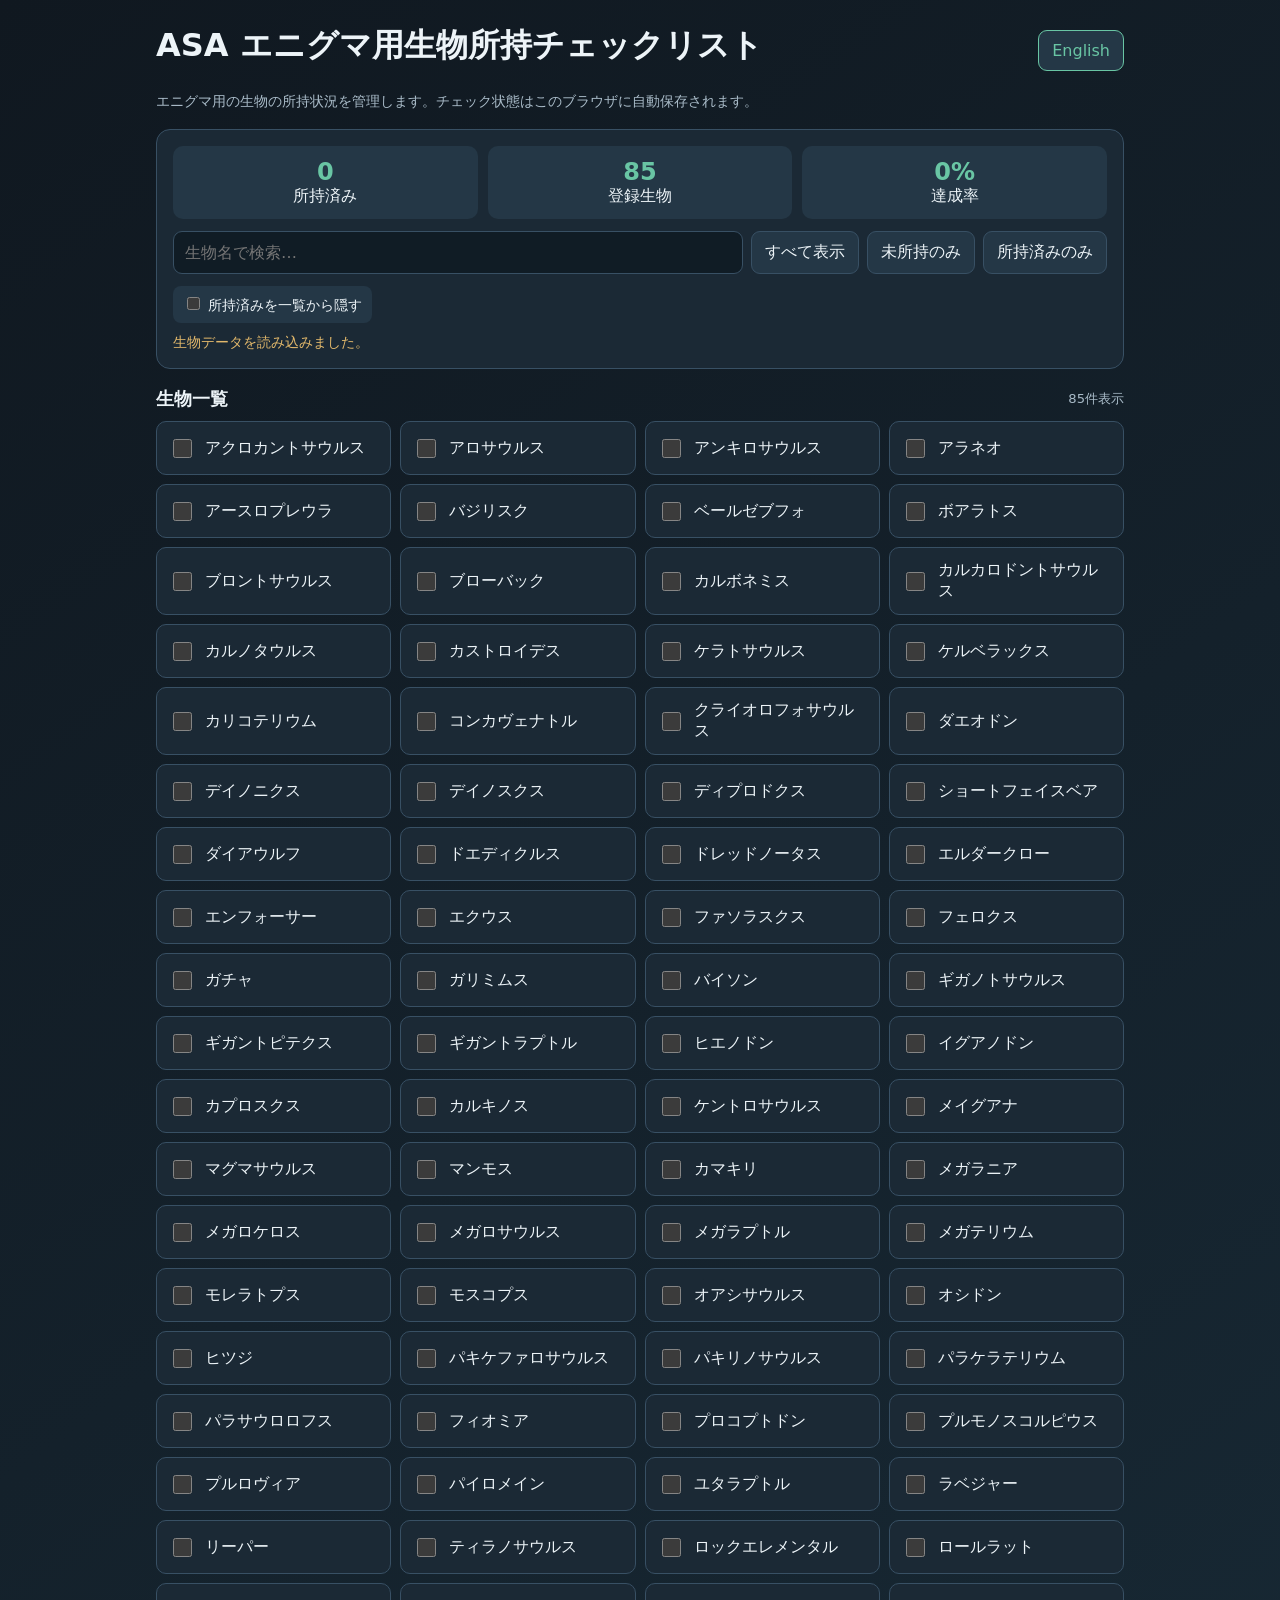
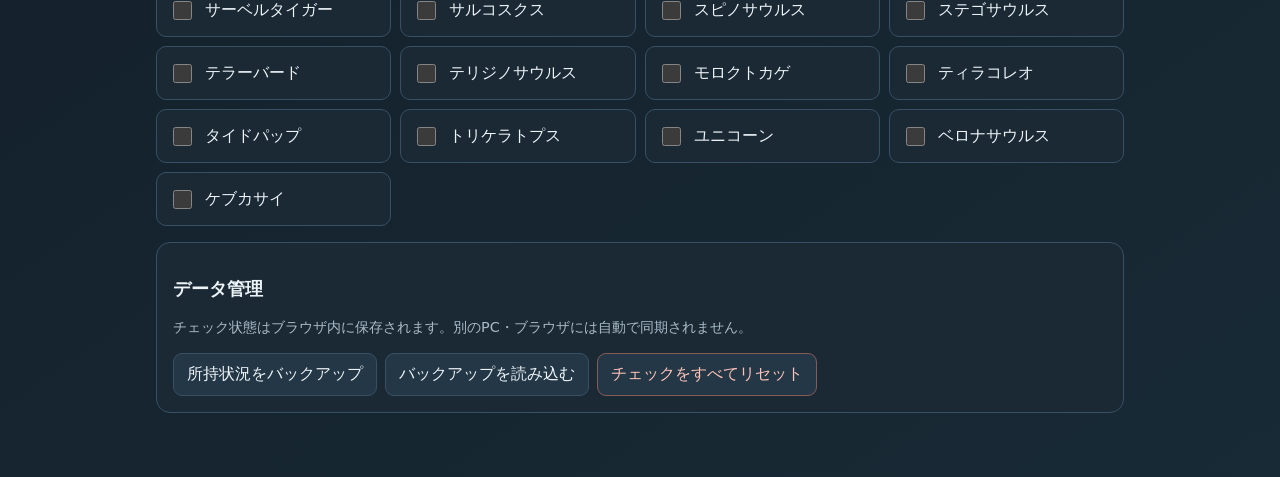
==== enigma_checker/index.html @ daf6d9aa "Add files via upload" ====
<!doctype html>
<html lang="ja"><head><meta charset="utf-8"><meta name="viewport" content="width=device-width, initial-scale=1"><title>ASA 生物所持チェックリスト</title>
<style>
:root{color-scheme:dark;--bg:#101820;--panel:#1b2935;--panel2:#243746;--line:#385064;--text:#edf4f8;--muted:#a9bbc8;--accent:#69c5a4;--accent2:#e2b86b}*{box-sizing:border-box}body{margin:0;background:linear-gradient(145deg,#101820,#182a36);color:var(--text);font-family:system-ui,-apple-system,"Segoe UI",sans-serif}main{max-width:1000px;margin:auto;padding:24px 16px 48px}h1{font-size:clamp(1.35rem,4vw,2rem);margin:0 0 8px}.sub,.note{color:var(--muted);font-size:.9rem;line-height:1.6}.panel{background:var(--panel);border:1px solid var(--line);border-radius:14px;padding:16px;margin:16px 0}.topbar{display:flex;justify-content:space-between;align-items:center;gap:12px}.stats{display:grid;grid-template-columns:repeat(3,1fr);gap:10px}.stat{background:var(--panel2);border-radius:10px;padding:12px;text-align:center}.stat strong{display:block;font-size:1.5rem;color:var(--accent)}.controls{display:flex;flex-wrap:wrap;gap:8px;margin-top:12px}input[type=search]{flex:1;min-width:190px;background:#101c25;color:var(--text);border:1px solid var(--line);border-radius:9px;padding:11px;font:inherit}button{border:1px solid var(--line);background:var(--panel2);color:var(--text);border-radius:9px;padding:10px 13px;font:inherit;cursor:pointer}button:hover{border-color:var(--accent)}button.danger{border-color:#875b55;color:#ffc4b8}.lang{white-space:nowrap;border-color:var(--accent);color:var(--accent)}.filters{display:flex;gap:8px;flex-wrap:wrap;margin-top:12px}.filters label{background:var(--panel2);padding:8px 10px;border-radius:8px;font-size:.9rem}.list{display:grid;grid-template-columns:repeat(auto-fill,minmax(230px,1fr));gap:9px}.creature{display:flex;align-items:center;gap:10px;background:var(--panel);border:1px solid var(--line);border-radius:10px;padding:12px;min-height:54px}.creature input{width:19px;height:19px;accent-color:var(--accent);flex:none}.creature span{flex:1}.creature.checked{border-color:#45866f;background:#1b342f}.creature.checked span{text-decoration:line-through;color:#a6c7ba}.section-head{display:flex;justify-content:space-between;align-items:center;gap:12px;margin:18px 0 10px}.section-head h2{font-size:1.1rem;margin:0}.small{font-size:.82rem;color:var(--muted)}#status{margin-top:10px;color:var(--accent2);font-size:.88rem;min-height:1.3em}@media(max-width:520px){main{padding:18px 11px}.stats{gap:6px}.stat{padding:9px 5px}.stat strong{font-size:1.25rem}}
</style></head><body><main>
<div class="topbar"><h1 id="title">ASA エニグマ用生物所持チェックリスト</h1><button id="language" class="lang">English</button></div>
<p class="sub" id="subtitle">テイム可能・騎乗可能・飛行しない地上生物の所持状況を管理します。チェック状態はこのブラウザに自動保存されます。</p>
<section class="panel"><div class="stats"><div class="stat"><strong id="owned">0</strong><span id="ownedLabel">所持済み</span></div><div class="stat"><strong id="total">?</strong><span id="totalLabel">登録生物</span></div><div class="stat"><strong id="percent">0%</strong><span id="percentLabel">達成率</span></div></div>
<div class="controls"><input id="search" type="search" placeholder="生物名で検索…" aria-label="生物名で検索"><button id="all">すべて表示</button><button id="missing">未所持のみ</button><button id="done">所持済みのみ</button></div>
<div class="filters"><label><input type="checkbox" id="hideDone"> <span id="hideLabel">所持済みを一覧から隠す</span></label></div><div id="status" role="status"></div></section>
<div class="section-head"><h2 id="listTitle">生物一覧</h2><span class="small" id="shown"></span></div><div id="list" class="list">生物データを読み込み中…</div>
<section class="panel"><div class="section-head"><h2 id="manageTitle">データ管理</h2></div><p class="note" id="manageNote">チェック状態はブラウザ内に保存されます。別のPC・ブラウザには自動で同期されません。</p>
<div class="controls"><button id="export">所持状況をバックアップ</button><button id="import">バックアップを読み込む</button><button id="reset" class="danger">チェックをすべてリセット</button><input id="file" type="file" accept="application/json" hidden></div></section>
</main>

<script>
(()=>{
 const STORAGE_KEY="asa_ground_rideable_owned_v1", LANG_KEY="asa_tracker_language_v1";let creatures=[],owned=new Set(),mode="all",lang=localStorage.getItem(LANG_KEY)||"ja";
 const $=id=>document.getElementById(id),list=$("list");
 const words={ja:{title:"ASA エニグマ用生物所持チェックリスト",subtitle:"エニグマ用の生物の所持状況を管理します。チェック状態はこのブラウザに自動保存されます。",owned:"所持済み",total:"登録生物",percent:"達成率",search:"生物名で検索…",all:"すべて表示",missing:"未所持のみ",done:"所持済みのみ",hide:"所持済みを一覧から隠す",list:"生物一覧",manage:"データ管理",note:"チェック状態はブラウザ内に保存されます。別のPC・ブラウザには自動で同期されません。",export:"所持状況をバックアップ",import:"バックアップを読み込む",reset:"チェックをすべてリセット",foot:"※一覧は公式ゲーム内の出現・追加コンテンツの更新で変わる場合があります。特殊な滑空・浮遊能力を持つ生物など、分類が曖昧なものは除外または要確認としています。",loading:"生物データを読み込み中…",loadok:"生物データを読み込みました。",loaderr:"creatures.json を読み込めませんでした。HTMLとJSONを同じフォルダに置き、ローカルサーバー経由で開いてください。",empty:"該当する生物がありません。",shown:n=>`${n}件表示`,ownedAria:n=>`${n}を所持済みにする`,resetConfirm:"すべての所持チェックを解除します。よろしいですか？",resetDone:"チェックをリセットしました。",exportDone:"バックアップファイルを保存しました。",importDone:"バックアップを読み込みました。",importErr:"読み込みに失敗しました: ",formatErr:"形式が違います",statusErr:"読み込みエラー: "},en:{title:"ASA Enigma Biological Possession Checklist",subtitle:"This manages the possession status of creatures for Enigma. The check status is automatically saved in this browser.",owned:"Owned",total:"Total creatures",percent:"Completion",search:"Search creatures…",all:"Show all",missing:"Not owned",done:"Owned only",hide:"Hide owned creatures",list:"Creature List",manage:"Data Management",note:"Your checkmarks are saved in this browser and do not sync to other devices or browsers.",export:"Export backup",import:"Import backup",reset:"Reset all checks",foot:"Note: The list may change with official updates and added content. Creatures with ambiguous classifications or special gliding/levitation abilities may be excluded or require verification.",loading:"Loading creature data…",loadok:"Creature data loaded.",loaderr:"Could not load creatures.json. Keep the HTML and JSON in the same folder and open via a local web server.",empty:"No matching creatures.",shown:n=>`${n} shown`,ownedAria:n=>`Mark ${n} as owned`,resetConfirm:"Clear all ownership checks?",resetDone:"All checks have been reset.",exportDone:"Backup file saved.",importDone:"Backup imported.",importErr:"Import failed: ",formatErr:"Invalid file format",statusErr:"Loading error: "}};
 const t=()=>words[lang];
 function applyLanguage(){const w=t();document.documentElement.lang=lang;for(const [id,key] of Object.entries({title:"title",subtitle:"subtitle",ownedLabel:"owned",totalLabel:"total",percentLabel:"percent",all:"all",missing:"missing",done:"done",hideLabel:"hide",listTitle:"list",manageTitle:"manage",manageNote:"note",export:"export",import:"import",reset:"reset",})){ $(id).textContent=w[key];}$("search").placeholder=w.search;$("search").setAttribute("aria-label",w.search);$("language").textContent=lang==="ja"?"English":"日本語";$("list").textContent=creatures.length?"":"";render();}
 function loadSaved(){try{const parsed=JSON.parse(localStorage.getItem(STORAGE_KEY)||"[]");owned=new Set(Array.isArray(parsed)?parsed:[])}catch{owned=new Set()}}
 function save(){localStorage.setItem(STORAGE_KEY,JSON.stringify([...owned]))}
 function updateStats(){const count=creatures.filter(c=>owned.has(c.id)).length;$("owned").textContent=count;$("total").textContent=creatures.length;$("percent").textContent=creatures.length?Math.round(count/creatures.length*100)+"%":"0%"}
 function render(){const q=$("search").value.trim().toLocaleLowerCase();const hide=$("hideDone").checked;const filtered=creatures.filter(c=>{const en=c.name.toLocaleLowerCase(),ja=(c.name_ja||c.name).toLocaleLowerCase();const match=!q||en.includes(q)||ja.includes(q);const status=mode==="all"||(mode==="missing"&&!owned.has(c.id))||(mode==="done"&&owned.has(c.id));return match&&status&&!(hide&&owned.has(c.id))});list.replaceChildren();if(!filtered.length){list.textContent=t().empty;$("shown").textContent=t().shown(0);return}const frag=document.createDocumentFragment();filtered.forEach(c=>{const label=document.createElement("label");label.className="creature"+(owned.has(c.id)?" checked":"");const cb=document.createElement("input");cb.type="checkbox";cb.checked=owned.has(c.id);const displayName=lang==="ja"?(c.name_ja||c.name):c.name;cb.setAttribute("aria-label",t().ownedAria(displayName));cb.addEventListener("change",()=>{if(cb.checked)owned.add(c.id);else owned.delete(c.id);save();render();updateStats()});const name=document.createElement("span");name.textContent=displayName;label.append(cb,name);frag.append(label)});list.append(frag);$("shown").textContent=t().shown(filtered.length)}
 function setMode(next){mode=next;render()}
 $("language").addEventListener("click",()=>{lang=lang==="ja"?"en":"ja";localStorage.setItem(LANG_KEY,lang);applyLanguage()});$("search").addEventListener("input",render);$("hideDone").addEventListener("change",render);$("all").addEventListener("click",()=>setMode("all"));$("missing").addEventListener("click",()=>setMode("missing"));$("done").addEventListener("click",()=>setMode("done"));
 $("reset").addEventListener("click",()=>{if(confirm(t().resetConfirm)){owned.clear();save();render();updateStats();$("status").textContent=t().resetDone}});
 $("export").addEventListener("click",()=>{const blob=new Blob([JSON.stringify({version:1,exportedAt:new Date().toISOString(),owned:[...owned]},null,2)],{type:"application/json"});const a=document.createElement("a");a.href=URL.createObjectURL(blob);a.download="asa-owned-backup.json";a.click();URL.revokeObjectURL(a.href);$("status").textContent=t().exportDone});
 $("import").addEventListener("click",()=>$("file").click());$("file").addEventListener("change",async e=>{const f=e.target.files[0];if(!f)return;try{const obj=JSON.parse(await f.text()),ids=Array.isArray(obj)?obj:obj.owned;if(!Array.isArray(ids))throw new Error(t().formatErr);const valid=new Set(creatures.map(c=>c.id));owned=new Set(ids.filter(id=>valid.has(id)));save();render();updateStats();$("status").textContent=t().importDone}catch(err){alert(t().importErr+err.message)}e.target.value=""});
 async function init(){loadSaved();applyLanguage();try{const response=await fetch("./creatures.json");if(!response.ok)throw new Error("HTTP "+response.status);const data=await response.json();if(!Array.isArray(data.creatures))throw new Error("creatures array missing");creatures=data.creatures;updateStats();render();$("status").textContent=t().loadok}catch(err){list.textContent=t().loaderr;$("status").textContent=t().statusErr+err.message}}
 init();
})();
</script></body></html>
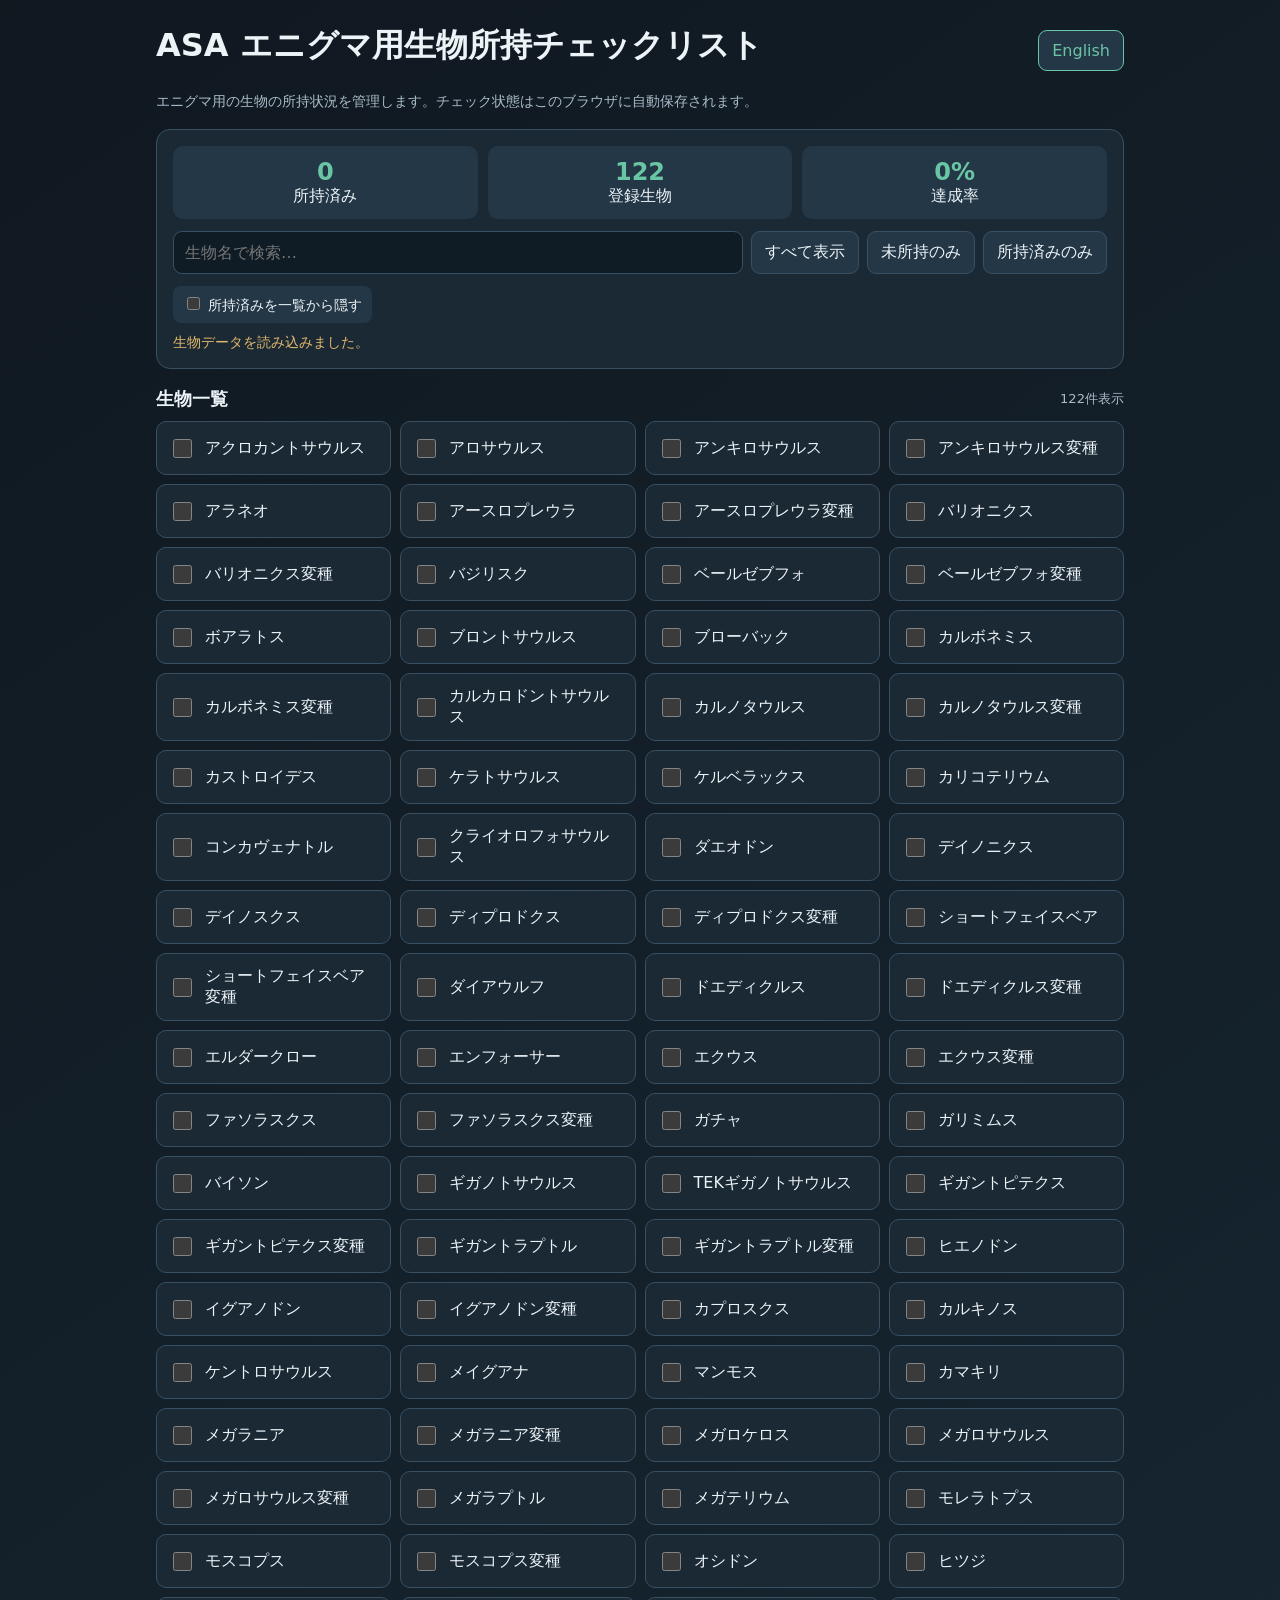
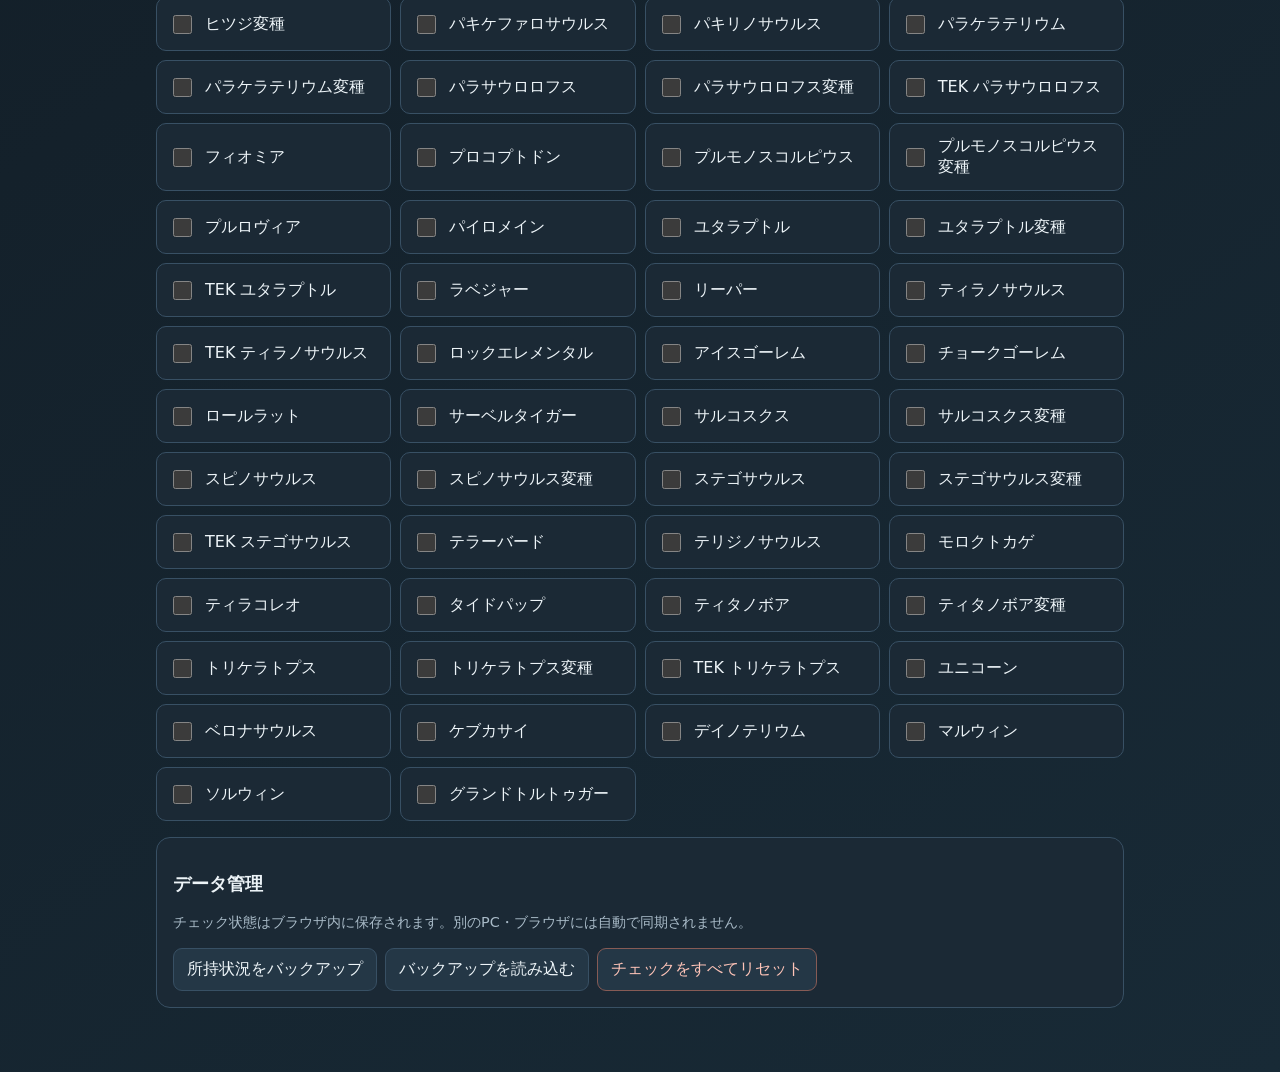
==== commit 9a685710: "Add files via upload" ====
--- a/enigma_checker/index.html
+++ b/enigma_checker/index.html
@@ -32,4 +32,11 @@
  async function init(){loadSaved();applyLanguage();try{const response=await fetch("./creatures.json");if(!response.ok)throw new Error("HTTP "+response.status);const data=await response.json();if(!Array.isArray(data.creatures))throw new Error("creatures array missing");creatures=data.creatures;updateStats();render();$("status").textContent=t().loadok}catch(err){list.textContent=t().loaderr;$("status").textContent=t().statusErr+err.message}}
  init();
 })();
-</script></body></html>+</script>
+
+<!-- admax -->
+<script src="https://adm.shinobi.jp/o/46bdd60fead631d8b98f45faf3e9c341"></script>
+<!-- admax -->
+
+</body>
+</html>
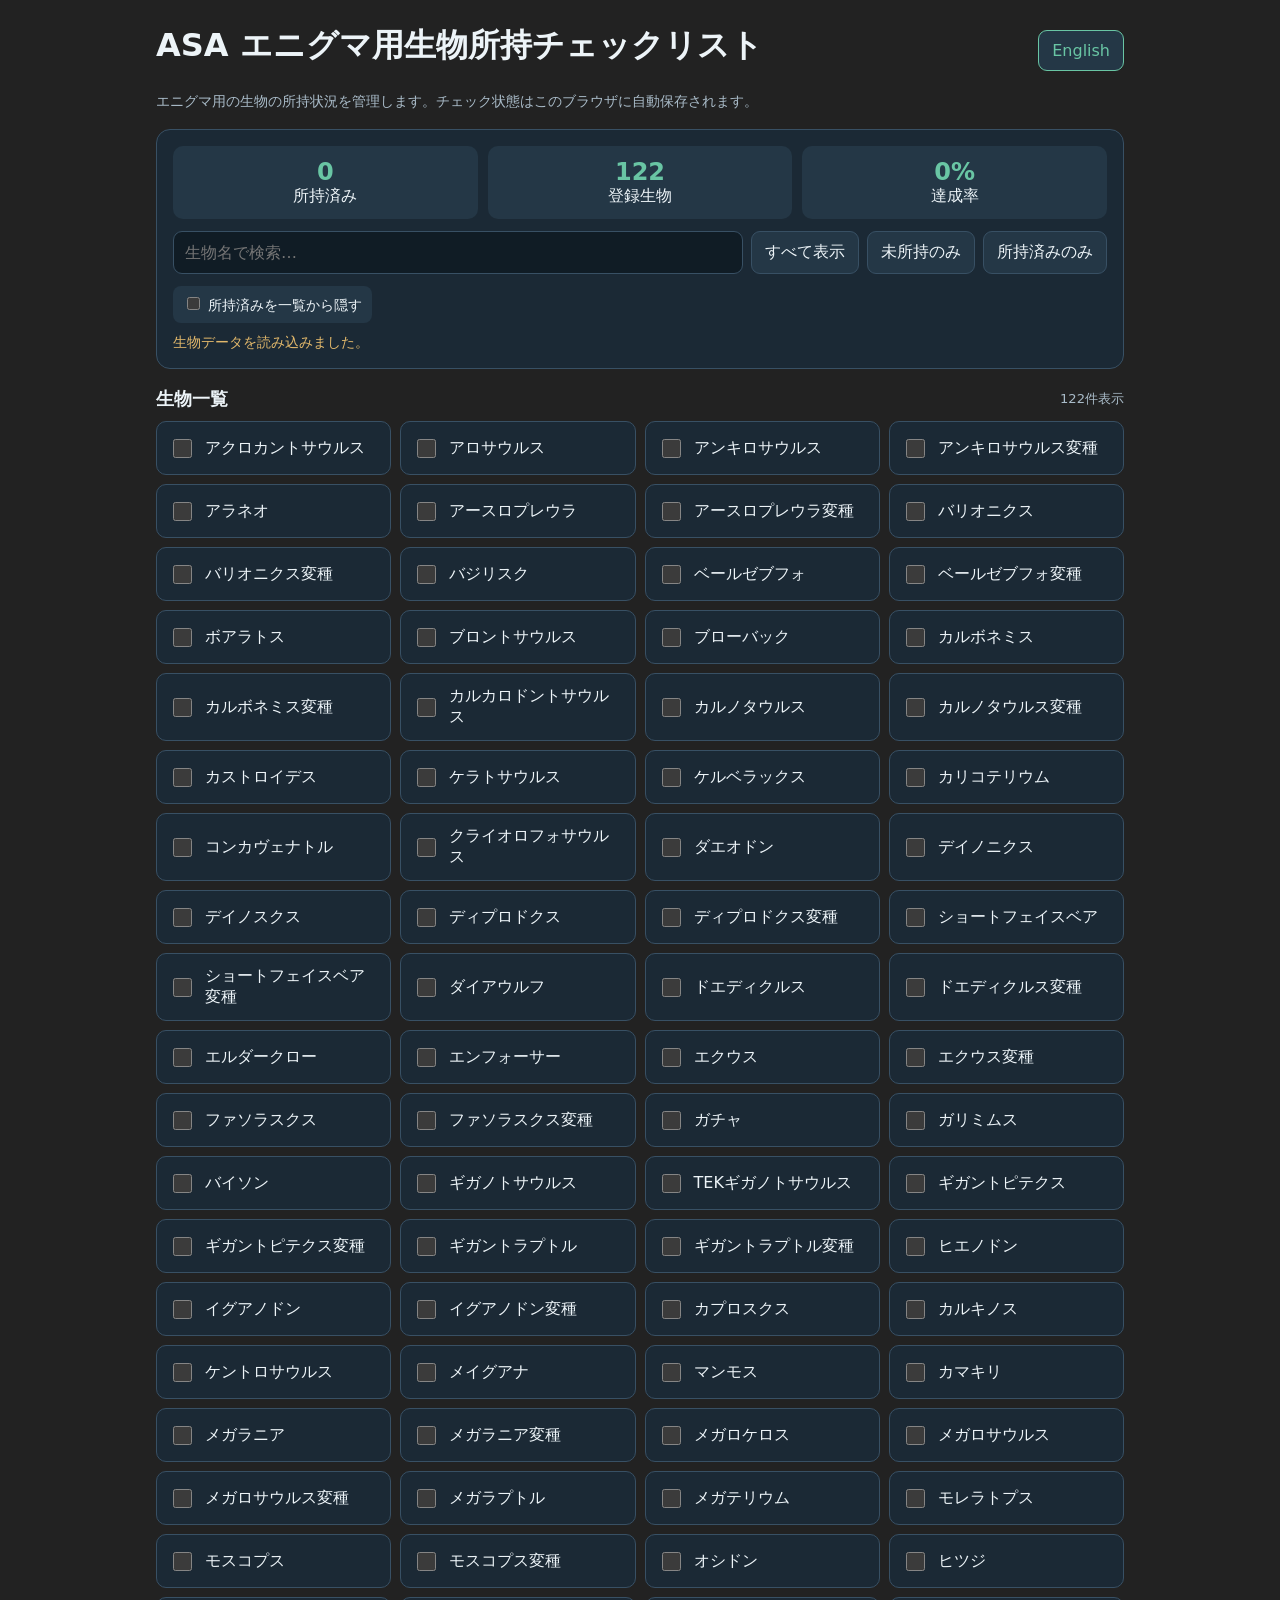
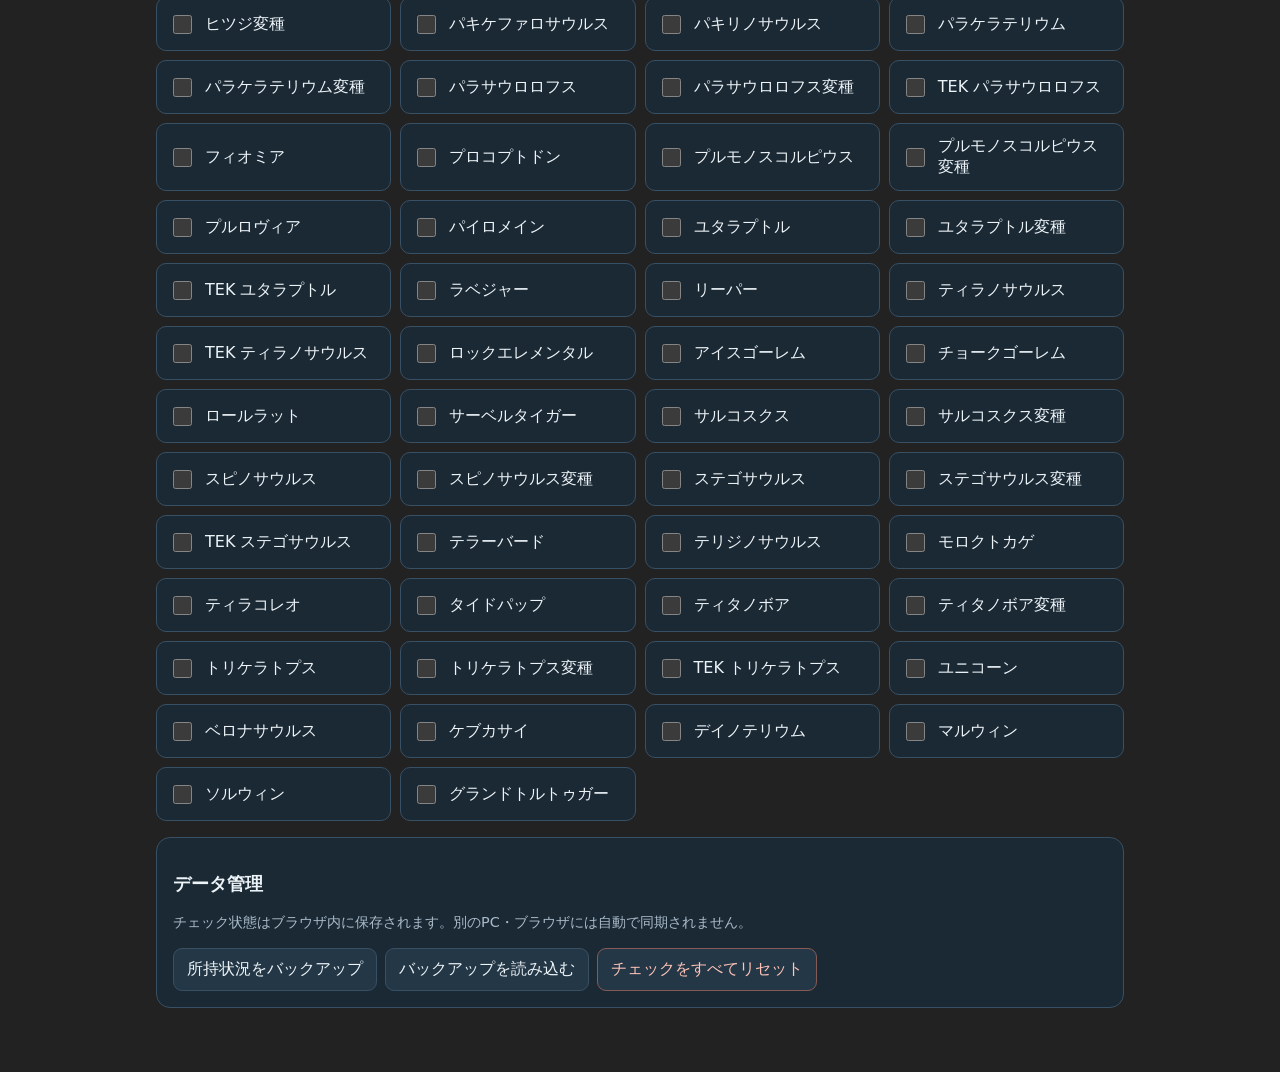
==== commit 0497a0ec: "Add files via upload" ====
--- a/enigma_checker/index.html
+++ b/enigma_checker/index.html
@@ -1,7 +1,7 @@
 <!doctype html>
 <html lang="ja"><head><meta charset="utf-8"><meta name="viewport" content="width=device-width, initial-scale=1"><title>ASA 生物所持チェックリスト</title>
 <style>
-:root{color-scheme:dark;--bg:#101820;--panel:#1b2935;--panel2:#243746;--line:#385064;--text:#edf4f8;--muted:#a9bbc8;--accent:#69c5a4;--accent2:#e2b86b}*{box-sizing:border-box}body{margin:0;background:linear-gradient(145deg,#101820,#182a36);color:var(--text);font-family:system-ui,-apple-system,"Segoe UI",sans-serif}main{max-width:1000px;margin:auto;padding:24px 16px 48px}h1{font-size:clamp(1.35rem,4vw,2rem);margin:0 0 8px}.sub,.note{color:var(--muted);font-size:.9rem;line-height:1.6}.panel{background:var(--panel);border:1px solid var(--line);border-radius:14px;padding:16px;margin:16px 0}.topbar{display:flex;justify-content:space-between;align-items:center;gap:12px}.stats{display:grid;grid-template-columns:repeat(3,1fr);gap:10px}.stat{background:var(--panel2);border-radius:10px;padding:12px;text-align:center}.stat strong{display:block;font-size:1.5rem;color:var(--accent)}.controls{display:flex;flex-wrap:wrap;gap:8px;margin-top:12px}input[type=search]{flex:1;min-width:190px;background:#101c25;color:var(--text);border:1px solid var(--line);border-radius:9px;padding:11px;font:inherit}button{border:1px solid var(--line);background:var(--panel2);color:var(--text);border-radius:9px;padding:10px 13px;font:inherit;cursor:pointer}button:hover{border-color:var(--accent)}button.danger{border-color:#875b55;color:#ffc4b8}.lang{white-space:nowrap;border-color:var(--accent);color:var(--accent)}.filters{display:flex;gap:8px;flex-wrap:wrap;margin-top:12px}.filters label{background:var(--panel2);padding:8px 10px;border-radius:8px;font-size:.9rem}.list{display:grid;grid-template-columns:repeat(auto-fill,minmax(230px,1fr));gap:9px}.creature{display:flex;align-items:center;gap:10px;background:var(--panel);border:1px solid var(--line);border-radius:10px;padding:12px;min-height:54px}.creature input{width:19px;height:19px;accent-color:var(--accent);flex:none}.creature span{flex:1}.creature.checked{border-color:#45866f;background:#1b342f}.creature.checked span{text-decoration:line-through;color:#a6c7ba}.section-head{display:flex;justify-content:space-between;align-items:center;gap:12px;margin:18px 0 10px}.section-head h2{font-size:1.1rem;margin:0}.small{font-size:.82rem;color:var(--muted)}#status{margin-top:10px;color:var(--accent2);font-size:.88rem;min-height:1.3em}@media(max-width:520px){main{padding:18px 11px}.stats{gap:6px}.stat{padding:9px 5px}.stat strong{font-size:1.25rem}}
+:root{color-scheme:dark;--bg:#101820;--panel:#1b2935;--panel2:#243746;--line:#385064;--text:#edf4f8;--muted:#a9bbc8;--accent:#69c5a4;--accent2:#e2b86b}*{box-sizing:border-box}body{margin:0;background-color:#222;color:var(--text);font-family:system-ui,-apple-system,"Segoe UI",sans-serif}main{max-width:1000px;margin:auto;padding:24px 16px 48px}h1{font-size:clamp(1.35rem,4vw,2rem);margin:0 0 8px}.sub,.note{color:var(--muted);font-size:.9rem;line-height:1.6}.panel{background:var(--panel);border:1px solid var(--line);border-radius:14px;padding:16px;margin:16px 0}.topbar{display:flex;justify-content:space-between;align-items:center;gap:12px}.stats{display:grid;grid-template-columns:repeat(3,1fr);gap:10px}.stat{background:var(--panel2);border-radius:10px;padding:12px;text-align:center}.stat strong{display:block;font-size:1.5rem;color:var(--accent)}.controls{display:flex;flex-wrap:wrap;gap:8px;margin-top:12px}input[type=search]{flex:1;min-width:190px;background:#101c25;color:var(--text);border:1px solid var(--line);border-radius:9px;padding:11px;font:inherit}button{border:1px solid var(--line);background:var(--panel2);color:var(--text);border-radius:9px;padding:10px 13px;font:inherit;cursor:pointer}button:hover{border-color:var(--accent)}button.danger{border-color:#875b55;color:#ffc4b8}.lang{white-space:nowrap;border-color:var(--accent);color:var(--accent)}.filters{display:flex;gap:8px;flex-wrap:wrap;margin-top:12px}.filters label{background:var(--panel2);padding:8px 10px;border-radius:8px;font-size:.9rem}.list{display:grid;grid-template-columns:repeat(auto-fill,minmax(230px,1fr));gap:9px}.creature{display:flex;align-items:center;gap:10px;background:var(--panel);border:1px solid var(--line);border-radius:10px;padding:12px;min-height:54px}.creature input{width:19px;height:19px;accent-color:var(--accent);flex:none}.creature span{flex:1}.creature.checked{border-color:#45866f;background:#1b342f}.creature.checked span{text-decoration:line-through;color:#a6c7ba}.section-head{display:flex;justify-content:space-between;align-items:center;gap:12px;margin:18px 0 10px}.section-head h2{font-size:1.1rem;margin:0}.small{font-size:.82rem;color:var(--muted)}#status{margin-top:10px;color:var(--accent2);font-size:.88rem;min-height:1.3em}@media(max-width:520px){main{padding:18px 11px}.stats{gap:6px}.stat{padding:9px 5px}.stat strong{font-size:1.25rem}}
 </style></head><body><main>
 <div class="topbar"><h1 id="title">ASA エニグマ用生物所持チェックリスト</h1><button id="language" class="lang">English</button></div>
 <p class="sub" id="subtitle">テイム可能・騎乗可能・飛行しない地上生物の所持状況を管理します。チェック状態はこのブラウザに自動保存されます。</p>
